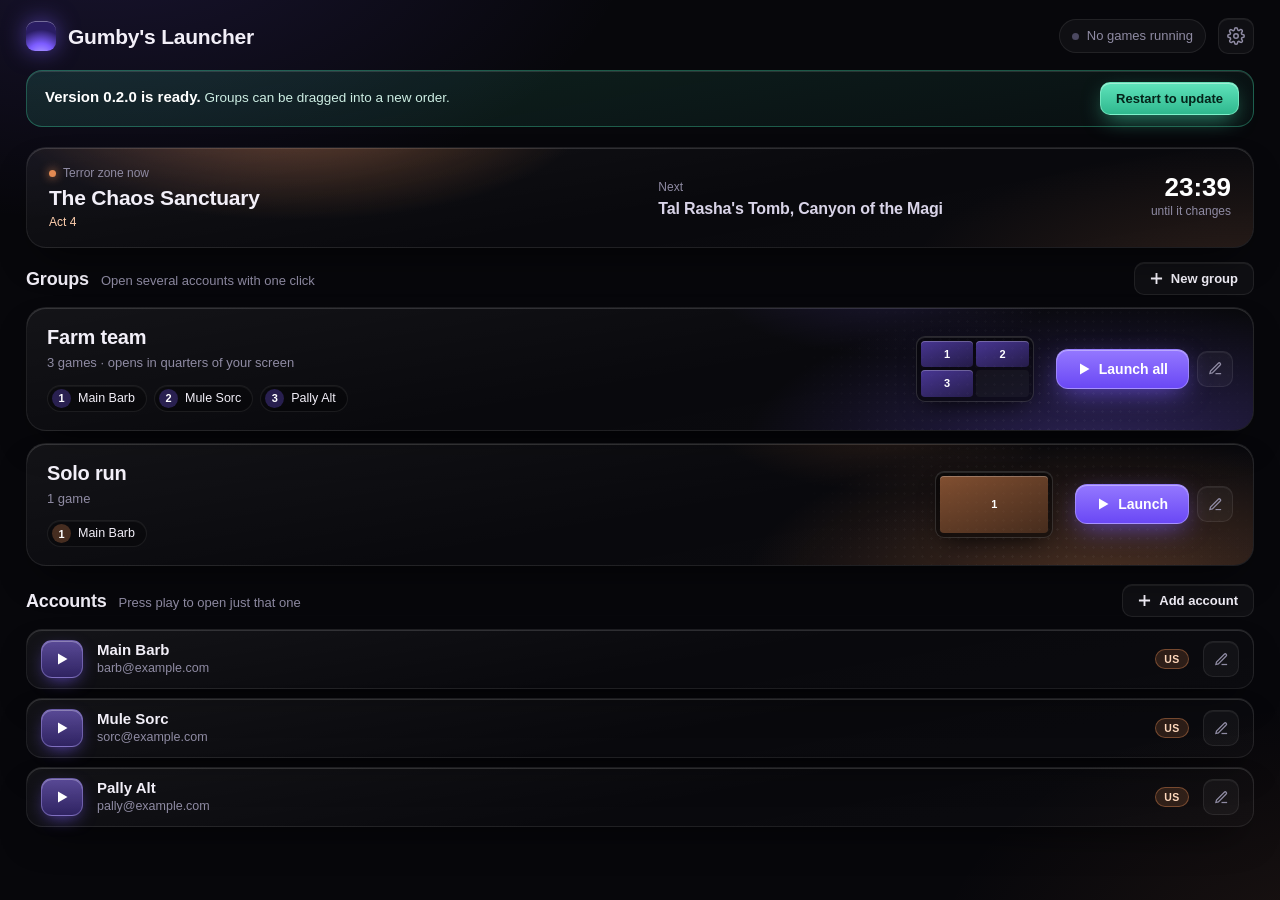
==== tools/preview/preview.html @ 11acac33 "Gumby's Launcher 0.1.0 A small Diablo II: Resurrected launcher: saved Battle.net accounts (passwords" ====
<!doctype html>
<html lang="en">
<head><meta charset="utf-8"><title>Launcher preview</title><link rel="stylesheet" href="../../ui/app.css"></head>
<body>
<!-- the real page body, with a made-up core behind it (preview.js); ?s=home|launching|add|group|settings|multi|empty -->
<div class="top">
  <div class="brand title"><span class="ring"></span><span id="appname">Gumby's Launcher</span></div>
  <div class="status" id="status"></div>
  <button class="iconbtn" id="gear"></button>
</div>
<div id="update"></div>
<main>
  <div id="zones"></div>
  <div class="head"><h2 class="title">Groups</h2><p>Open several accounts with one click</p><button class="btn add" id="newgroup"></button></div>
  <div id="groups"></div>
  <div class="head" style="margin-top:18px"><h2 class="title">Accounts</h2><p>Press play to open just that one</p><button class="btn add" id="addacct"></button></div>
  <div id="accounts"></div>
</main>
<div id="modal"></div>
<div class="toast" id="toast"></div>
<script src="preview.js"></script>
<script src="../../ui/app.js"></script>
<script>
  setTimeout(() => {
    const s = new URLSearchParams(location.search).get('s');
    if (s === 'add') accountDialog(null);
    if (s === 'group') { groupDialog(null); picked = ['a1', 'a2', 'a3']; drawPicks(); document.getElementById('f-gname').value = 'Farm team'; }
    if (s === 'settings') settingsDialog();
    if (s === 'multi') document.querySelector('[data-act=launch]').click();
  }, 150);
</script>
</body>
</html>
---- ui/app.css ----
/* Gumby's Launcher - glass cards on near-black, each lit by its own soft colour (violet, copper, steel blue). */
:root {
  --ink: #07070b;        /* window */
  --stone: #0d0d13;      /* inputs, wells */
  --slab: rgba(255,255,255,.035);
  --slab-hi: rgba(255,255,255,.075);
  --seam: rgba(255,255,255,.08);
  --rim: rgba(255,255,255,.14);   /* the bright top edge of glass */
  --bone: #f2eff8;       /* main text */
  --ash: #8f8ba3;        /* secondary text */
  --blue: #7c5cff;       /* violet: launch actions (name kept for the page's inline styles) */
  --blue-glow: #b9a8ff;
  --copper: #e38a52;
  --steel: #4d9ccc;
  --ok: #3fd6a6;
  --warn: #f0b45a;
  --region: #e38a52;
  --display: "Segoe UI Variable Display", "Segoe UI", sans-serif;
}
* { box-sizing: border-box; margin: 0; }
html, body { color: var(--bone); font: 14px/1.5 "Segoe UI Variable Text", "Segoe UI", sans-serif; }
html { background: var(--ink); }
body {
  min-height: 100vh; position: relative; overflow-y: auto; user-select: none;
  background:
    radial-gradient(900px 520px at 8% -10%, rgba(124,92,255,.16), transparent 60%),
    radial-gradient(700px 480px at 105% 110%, rgba(227,138,82,.10), transparent 60%),
    var(--ink);
  background-attachment: fixed;
}
button { font: inherit; color: inherit; cursor: pointer; }
input { font: inherit; color: inherit; background: none; border: 0; outline: 0; width: 100%; }
.title { font-family: var(--display); }
svg { display: block; }

/* glass: every card, row and dialog */
.glass, .group, .acct, .dialog, .empty {
  position: relative; isolation: isolate;
  background: linear-gradient(170deg, rgba(255,255,255,.055), rgba(255,255,255,.012) 55%, rgba(255,255,255,.02));
  border: 1px solid var(--seam);
  box-shadow: inset 0 1px 0 var(--rim), 0 18px 40px -18px rgba(0,0,0,.8);
}

/* top bar */
.top { display: flex; align-items: center; gap: 12px; padding: 18px 26px 16px; }
.brand { display: flex; align-items: center; gap: 12px; font: 600 21px/1 var(--display); letter-spacing: -.01em; }
.brand .ring {
  width: 30px; height: 30px; border-radius: 9px;
  background: radial-gradient(circle at 50% 120%, #b9a8ff 0, #7c5cff 35%, #2a1d63 70%), #1b1433;
  box-shadow: inset 0 1px 0 rgba(255,255,255,.35), 0 0 22px rgba(124,92,255,.55);
}
.top .status { margin-left: auto; color: var(--ash); font-size: 13px; display: flex; align-items: center; gap: 8px;
  padding: 6px 12px; border-radius: 999px; background: var(--slab); border: 1px solid var(--seam); }
.dot { width: 7px; height: 7px; border-radius: 50%; background: #4b4860; }
.dot.on { background: var(--ok); box-shadow: 0 0 10px var(--ok); }
.iconbtn { width: 36px; height: 36px; border-radius: 10px; border: 1px solid var(--seam); background: var(--slab);
  color: var(--ash); display: grid; place-items: center; box-shadow: inset 0 1px 0 rgba(255,255,255,.06); }

main { padding: 8px 26px 28px; }
.head { display: flex; align-items: baseline; gap: 12px; margin: 14px 0 12px; }
.head h2 { font: 600 18px/1 var(--display); letter-spacing: -.01em; }
.head p { color: var(--ash); font-size: 13px; }
.head .add { margin-left: auto; }

.btn { border: 1px solid var(--seam); background: var(--slab); color: var(--bone); border-radius: 10px; padding: 8px 15px;
  font: 600 13px var(--display); display: inline-flex; align-items: center; gap: 8px; box-shadow: inset 0 1px 0 rgba(255,255,255,.07); }
.btn.primary {
  background: linear-gradient(180deg, #9478ff, #6a48f5); border-color: rgba(185,168,255,.55); color: #fff;
  box-shadow: inset 0 1px 0 rgba(255,255,255,.35), 0 8px 26px -6px rgba(124,92,255,.7);
}
.btn.big { padding: 11px 20px; font-size: 14px; border-radius: 12px; }
.btn.ghost { background: transparent; box-shadow: none; }
.btn.quiet { color: var(--ash); }

/* group cards: each lit by its own colour */
.group { --glow: 124,92,255; display: grid; grid-template-columns: 1fr auto auto; gap: 22px; align-items: center;
  border-radius: 20px; padding: 18px 20px; margin-bottom: 12px; overflow: hidden; }
.group:nth-child(3n+2) { --glow: 227,138,82; }
.group:nth-child(3n) { --glow: 77,156,204; }
.group::before {   /* the coloured light */
  content: ""; position: absolute; inset: 0; z-index: -1; pointer-events: none;
  background: radial-gradient(520px 220px at 88% 120%, rgba(var(--glow),.30), transparent 70%),
              radial-gradient(260px 120px at 70% -30%, rgba(var(--glow),.16), transparent 70%);
}
.group::after {    /* dot texture */
  content: ""; position: absolute; inset: 0; z-index: -1; pointer-events: none; opacity: .5;
  background-image: radial-gradient(rgba(255,255,255,.10) 1px, transparent 1.2px); background-size: 9px 9px;
  -webkit-mask-image: radial-gradient(360px 200px at 82% 70%, #000, transparent 75%); mask-image: radial-gradient(360px 200px at 82% 70%, #000, transparent 75%);
}
.group .name { font: 600 20px/1.15 var(--display); letter-spacing: -.01em; color: var(--bone); }
.group .sub { color: var(--ash); font-size: 13px; margin-top: 4px; }
.chips { display: flex; flex-wrap: wrap; gap: 7px; margin-top: 12px; }
.chip { display: inline-flex; align-items: center; gap: 7px; background: rgba(0,0,0,.28); border: 1px solid var(--seam);
  border-radius: 999px; padding: 3px 11px 3px 4px; font-size: 12.5px; box-shadow: inset 0 1px 0 rgba(255,255,255,.05); }
.chip b { width: 19px; height: 19px; border-radius: 50%; background: rgba(var(--glow, 124,92,255),.28); color: #fff;
  display: grid; place-items: center; font: 700 11px var(--display); }
.group .acts { display: flex; gap: 8px; align-items: center; }

/* the little screen: which game lands in which quarter */
.screen { width: 118px; aspect-ratio: 16/9; border-radius: 9px; display: grid; grid-template-columns: 1fr 1fr; grid-template-rows: 1fr 1fr;
  gap: 3px; padding: 4px; position: relative; background: rgba(0,0,0,.45); border: 1px solid var(--rim);
  box-shadow: inset 0 1px 0 rgba(255,255,255,.12), 0 10px 24px -10px rgba(0,0,0,.9); }
.screen i { border-radius: 4px; background: rgba(255,255,255,.04); font: normal 700 11px/1 var(--display); color: #5d5970; display: grid; place-items: center; }
.screen i.fill { background: linear-gradient(160deg, rgba(var(--glow, 124,92,255),.55), rgba(var(--glow, 124,92,255),.22)); color: #fff;
  box-shadow: inset 0 1px 0 rgba(255,255,255,.25); }
.screen i.live { background: linear-gradient(160deg, rgba(var(--glow, 124,92,255),.95), rgba(var(--glow, 124,92,255),.5)); color: #fff;
  box-shadow: inset 0 1px 0 rgba(255,255,255,.45), 0 0 16px rgba(var(--glow, 124,92,255),.7); }
.screen.lg { width: 228px; border-radius: 12px; padding: 5px; gap: 4px; }
.screen.lg i { font-size: 14px; border-radius: 6px; }
.screen.one { grid-template-columns: 1fr; grid-template-rows: 1fr; }

/* account rows */
.acct { display: grid; grid-template-columns: 42px 1fr auto auto auto; gap: 14px; align-items: center; border-radius: 16px; padding: 10px 14px; margin-bottom: 9px; }
.play { width: 42px; height: 38px; border-radius: 11px; color: #fff; display: grid; place-items: center;
  background: linear-gradient(180deg, rgba(148,120,255,.55), rgba(106,72,245,.35)); border: 1px solid rgba(185,168,255,.4);
  box-shadow: inset 0 1px 0 rgba(255,255,255,.3), 0 6px 18px -6px rgba(124,92,255,.75); }
.acct .who { font: 600 15px/1.2 var(--display); }
.acct .mail { color: var(--ash); font-size: 12.5px; }
.badge { font: 700 10.5px/1 var(--display); letter-spacing: .06em; color: #ffd9bd; background: rgba(227,138,82,.16);
  border: 1px solid rgba(227,138,82,.4); border-radius: 999px; padding: 4px 8px; }
.runtag { font-size: 12.5px; color: var(--ok); display: flex; align-items: center; gap: 6px; }
.runtag .q { color: var(--ash); }
.runtag .q::before { content: "·"; margin-right: 6px; }

/* dialogs */
.dim { position: fixed; inset: 0; z-index: 9; background: rgba(3,3,6,.62); backdrop-filter: blur(6px); }
.dialog { position: fixed; z-index: 10; left: 50%; top: 50%; transform: translate(-50%,-50%); width: 460px; max-height: calc(100vh - 40px); overflow-y: auto;
  background: linear-gradient(170deg, rgba(34,30,52,.96), rgba(16,15,24,.97)); border-radius: 22px; padding: 26px 28px 22px;
  box-shadow: inset 0 1px 0 var(--rim), 0 30px 80px rgba(0,0,0,.7), 0 0 0 1px rgba(124,92,255,.12); }
.dialog::before { content: ""; position: absolute; left: 20%; right: 20%; top: -1px; height: 90px; pointer-events: none; z-index: -1;
  background: radial-gradient(50% 100% at 50% 0, rgba(124,92,255,.35), transparent 75%); }
.dialog h3 { font: 600 21px/1.15 var(--display); letter-spacing: -.01em; margin-bottom: 6px; }
.dialog .lead { color: var(--ash); font-size: 13.5px; margin-bottom: 16px; }
label.f { display: block; font-size: 12.5px; color: var(--ash); margin: 13px 0 6px; }
.input { background: rgba(0,0,0,.35); border: 1px solid var(--seam); border-radius: 11px; padding: 10px 13px; color: var(--bone); font-size: 14px;
  display: flex; align-items: center; box-shadow: inset 0 1px 2px rgba(0,0,0,.5); }
.input.focus, .input:focus-within { border-color: rgba(185,168,255,.7); box-shadow: 0 0 0 3px rgba(124,92,255,.22); }
.input .eye { margin-left: auto; color: var(--ash); font-size: 12px; cursor: pointer; background: none; border: 0; }
.seg { display: grid; grid-template-columns: repeat(3,1fr); background: rgba(0,0,0,.35); border: 1px solid var(--seam); border-radius: 11px; padding: 3px; gap: 3px; }
.seg span { text-align: center; padding: 7px 0; border-radius: 8px; color: var(--ash); font-size: 13px; cursor: pointer; }
.seg span.on { background: linear-gradient(180deg, rgba(148,120,255,.45), rgba(106,72,245,.3)); color: #fff; box-shadow: inset 0 1px 0 rgba(255,255,255,.25); }
.note { display: flex; gap: 10px; align-items: flex-start; background: rgba(124,92,255,.08); border: 1px solid rgba(124,92,255,.25); border-radius: 12px;
  padding: 11px 13px; font-size: 12.5px; color: #d6cffa; margin-top: 16px; }
.note.warn { background: rgba(240,180,90,.08); border-color: rgba(240,180,90,.3); color: #f2e2c4; }
.foot { display: flex; justify-content: flex-end; gap: 8px; margin-top: 20px; }
.foot .left { margin-right: auto; }

.pick { display: grid; grid-template-columns: 26px 1fr auto; align-items: center; gap: 10px; padding: 9px 11px; border: 1px solid var(--seam);
  border-radius: 12px; margin-bottom: 7px; background: rgba(0,0,0,.25); cursor: pointer; width: 100%; text-align: left; color: var(--bone); font-size: 14px; }
.pick.on { border-color: rgba(185,168,255,.5); background: rgba(124,92,255,.10); }
.box { width: 22px; height: 22px; border-radius: 50%; border: 2px solid #4b4860; display: grid; place-items: center; font: 700 12px var(--display); }
.pick.on .box { background: linear-gradient(180deg, #9478ff, #6a48f5); border-color: transparent; color: #fff; box-shadow: 0 0 10px rgba(124,92,255,.6); }

.switchrow { display: grid; grid-template-columns: 1fr auto; gap: 16px; padding: 15px 0; border-top: 1px solid var(--seam); }
.switchrow:first-of-type { border-top: 0; }
.switchrow h4 { font: 600 15px/1.25 var(--display); }
.switchrow p { color: var(--ash); font-size: 12.5px; margin-top: 4px; max-width: 62ch; }
.sw { width: 44px; height: 25px; border-radius: 999px; background: rgba(255,255,255,.1); position: relative; margin-top: 2px; border: 0; flex: none; cursor: pointer;
  box-shadow: inset 0 1px 2px rgba(0,0,0,.5); }
.sw::after { content: ""; position: absolute; top: 3px; left: 3px; width: 19px; height: 19px; border-radius: 50%; background: #cfcbe0; box-shadow: 0 2px 4px rgba(0,0,0,.4); }
.sw.on { background: linear-gradient(180deg, #9478ff, #6a48f5); box-shadow: 0 0 14px rgba(124,92,255,.55); }
.sw.on::after { left: 22px; background: #fff; }

/* launch progress */
.steps { margin-top: 12px; display: grid; gap: 7px; }
.step { display: grid; grid-template-columns: 22px 1fr auto; align-items: center; gap: 10px; font-size: 13px; }
.step .st { color: var(--ash); font-size: 12.5px; }
.step.done .st { color: var(--ok); }
.step.now .st { color: var(--blue-glow); }
.step.failed .st { color: #ff8b80; }
.step.skipped .st { color: var(--ash); }
.spin { width: 16px; height: 16px; border-radius: 50%; border: 2px solid rgba(185,168,255,.22); border-top-color: var(--blue-glow); }
.tick { color: var(--ok); filter: drop-shadow(0 0 6px rgba(63,214,166,.6)); }
.wait { width: 10px; height: 10px; border-radius: 50%; border: 2px solid #4b4860; margin-left: 3px; }
.cross { color: #ff8b80; font-weight: 700; text-align: center; }

/* the live app */
.btn:hover, .iconbtn:hover { border-color: var(--rim); background: var(--slab-hi); }
.btn.primary:hover { background: linear-gradient(180deg, #a38bff, #7655ff); }
.btn.ghost:hover { background: var(--slab); }
.play:hover { box-shadow: inset 0 1px 0 rgba(255,255,255,.35), 0 8px 24px -4px rgba(124,92,255,.95); }
.btn:disabled, .play.off { opacity: .4; cursor: default; }
.btn:focus-visible, .iconbtn:focus-visible, .play:focus-visible, .pick:focus-visible, .sw:focus-visible { outline: 2px solid var(--blue-glow); outline-offset: 2px; }
.empty { border-style: dashed; border-radius: 20px; padding: 24px; color: var(--ash); display: flex; align-items: center; gap: 16px; margin-bottom: 12px; }
.empty b { color: var(--bone); font: 600 16px var(--display); display: block; margin-bottom: 3px; }
.empty .btn { margin-left: auto; }
.toast { position: fixed; left: 50%; bottom: 20px; transform: translateX(-50%); background: rgba(58,26,32,.95); border: 1px solid rgba(255,139,128,.35);
  color: #f6d6d2; padding: 11px 18px; border-radius: 14px; max-width: 80%; font-size: 13px; display: none; z-index: 20; box-shadow: 0 16px 40px rgba(0,0,0,.6); }
.toast.on { display: block; }
.toast.good { background: rgba(18,48,40,.95); border-color: rgba(63,214,166,.4); color: #cff5e8; }
.danger { color: #ff9a90; }
.err { color: #ff9a90; font-size: 12.5px; margin-top: 10px; min-height: 1em; }
@media (prefers-reduced-motion: no-preference) { .spin { animation: spin .9s linear infinite; } }
@keyframes spin { to { transform: rotate(360deg); } }

/* update bar */
.update { display: flex; align-items: center; gap: 14px; margin: 0 26px 6px; padding: 11px 14px 11px 18px; border-radius: 16px;
  background: linear-gradient(170deg, rgba(63,214,166,.14), rgba(63,214,166,.04)); border: 1px solid rgba(63,214,166,.35);
  box-shadow: inset 0 1px 0 rgba(255,255,255,.12); color: #cdeee3; font-size: 13.5px; }
.update b { font: 600 15px var(--display); color: #fff; }
.update .btn { margin-left: auto; background: linear-gradient(180deg, #5fe3bb, #2fb88e); border-color: rgba(160,255,220,.5); color: #04241a;
  box-shadow: inset 0 1px 0 rgba(255,255,255,.4), 0 8px 22px -6px rgba(63,214,166,.7); flex: none; }

/* terror zones */
.tz { display: grid; grid-template-columns: 1.25fr 1fr auto; gap: 26px; align-items: center; border-radius: 20px; padding: 16px 22px; margin: 6px 0 4px; overflow: hidden; }
.tz::before { content: ""; position: absolute; inset: 0; z-index: -1; pointer-events: none; background:
  radial-gradient(420px 160px at 22% -40%, rgba(227,138,82,.42), transparent 70%), radial-gradient(500px 200px at 100% 140%, rgba(227,138,82,.16), transparent 70%); }
.tz .k { color: var(--ash); font-size: 12px; display: flex; align-items: center; gap: 7px; }
.tz .k .live { width: 7px; height: 7px; border-radius: 50%; background: var(--copper); box-shadow: 0 0 10px var(--copper); }
.tz .z { font: 600 21px/1.2 var(--display); letter-spacing: -.01em; margin-top: 3px; }
.tz .z.next { font-size: 16px; color: #d9d4e8; }
.tz .act { color: #ffcfae; font-size: 12px; margin-top: 3px; }
.tz .clock { text-align: right; }
.tz .clock b { font: 600 26px/1 var(--display); color: #fff; display: block; font-variant-numeric: tabular-nums; }
.tz .clock span { color: var(--ash); font-size: 12px; }
.tz.quiet { grid-template-columns: 1fr; color: var(--ash); padding: 12px 22px; }

/* reports, about */
pre.report { background: rgba(0,0,0,.4); border: 1px solid var(--seam); border-radius: 12px; padding: 11px 13px; font: 12px/1.55 Consolas, monospace;
  color: #cfcbe0; white-space: pre-wrap; max-height: 210px; overflow: auto; margin-top: 4px; user-select: text; }
.about { display: grid; grid-template-columns: 1fr auto; gap: 16px; align-items: center; }
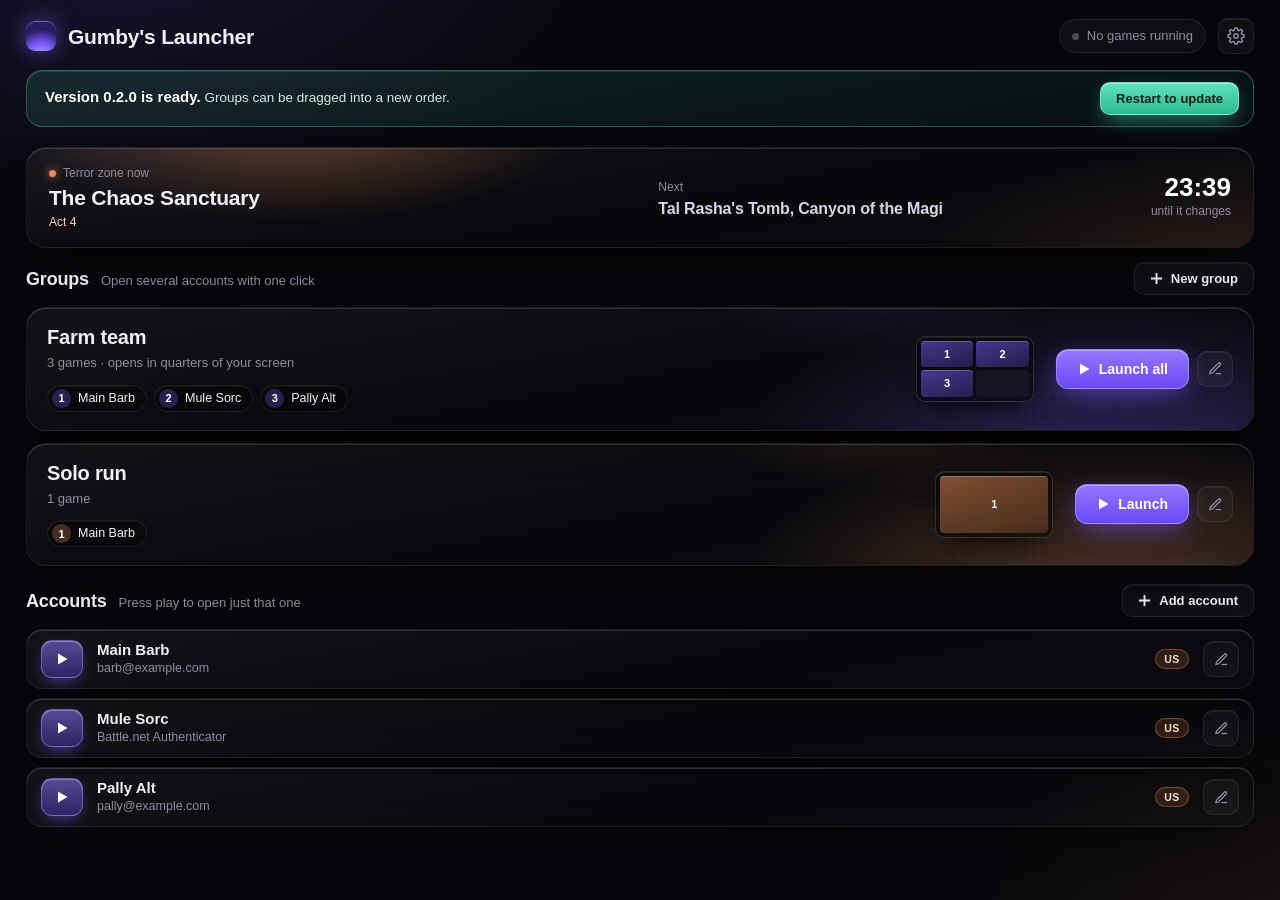
==== commit c1e15069: "Battle.net Authenticator accounts: sign in once on Battle.net's page, token login (-uid osi), Launch" ====
--- a/tools/preview/preview.html
+++ b/tools/preview/preview.html
@@ -24,6 +24,7 @@
   setTimeout(() => {
     const s = new URLSearchParams(location.search).get('s');
     if (s === 'add') accountDialog(null);
+    if (s === 'token' || s === 'signedin') { accountDialog(null); acctForm.method = 'token'; if (s === 'signedin') acctForm.signin = 'done'; drawMethod(); document.getElementById('f-name').value = 'Mule Sorc'; }
     if (s === 'group') { groupDialog(null); picked = ['a1', 'a2', 'a3']; drawPicks(); document.getElementById('f-gname').value = 'Farm team'; }
     if (s === 'settings') settingsDialog();
     if (s === 'multi') document.querySelector('[data-act=launch]').click();
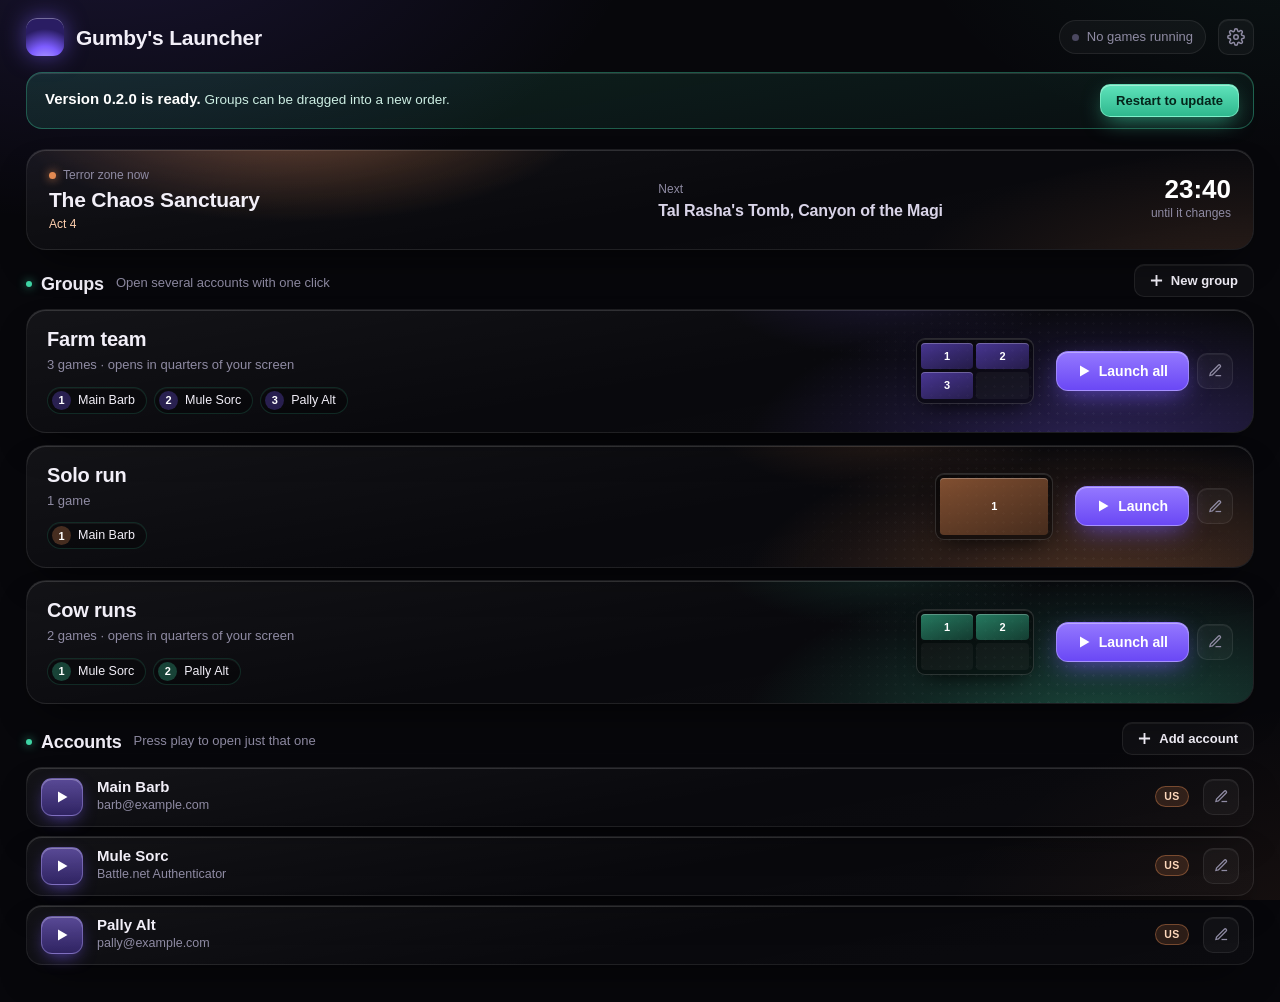
==== commit f24201da: "Logo: the owner's picture top left (ui/logo.png, kept out of the repo); a pinch of the update-bar gr" ====
--- a/tools/preview/preview.html
+++ b/tools/preview/preview.html
@@ -4,7 +4,7 @@
 <body>
 <!-- the real page body, with a made-up core behind it (preview.js); ?s=home|launching|add|group|settings|multi|empty -->
 <div class="top">
-  <div class="brand title"><span class="ring"></span><span id="appname">Gumby's Launcher</span></div>
+  <div class="brand title"><span class="ring"><img src="../../ui/logo.png" alt="" onerror="this.remove()"></span><span id="appname">Gumby's Launcher</span></div>
   <div class="status" id="status"></div>
   <button class="iconbtn" id="gear"></button>
 </div>
--- a/ui/app.css
+++ b/ui/app.css
@@ -12,6 +12,7 @@
   --blue-glow: #b9a8ff;
   --copper: #e38a52;
   --steel: #4d9ccc;
+  --mint: 63,214,166;    /* the update bar's green, used sparingly */
   --ok: #3fd6a6;
   --warn: #f0b45a;
   --region: #e38a52;
@@ -25,6 +26,7 @@
   background:
     radial-gradient(900px 520px at 8% -10%, rgba(124,92,255,.16), transparent 60%),
     radial-gradient(700px 480px at 105% 110%, rgba(227,138,82,.10), transparent 60%),
+    radial-gradient(620px 420px at 100% -12%, rgba(var(--mint),.07), transparent 62%),
     var(--ink);
   background-attachment: fixed;
 }
@@ -45,10 +47,13 @@
 .top { display: flex; align-items: center; gap: 12px; padding: 18px 26px 16px; }
 .brand { display: flex; align-items: center; gap: 12px; font: 600 21px/1 var(--display); letter-spacing: -.01em; }
 .brand .ring {
-  width: 30px; height: 30px; border-radius: 9px;
+  width: 38px; height: 38px; border-radius: 11px; overflow: hidden; flex: none;
   background: radial-gradient(circle at 50% 120%, #b9a8ff 0, #7c5cff 35%, #2a1d63 70%), #1b1433;
   box-shadow: inset 0 1px 0 rgba(255,255,255,.35), 0 0 22px rgba(124,92,255,.55);
 }
+/* the owner's own logo (ui/logo.png, kept out of the public repo); without it the violet tile above stays */
+.brand .ring img { display: block; width: 100%; height: 100%; object-fit: cover; }
+.brand .ring:has(img) { width: 64px; height: 64px; border-radius: 16px; background: #1f7a5c; box-shadow: 0 0 0 1px rgba(255,255,255,.14), 0 0 20px rgba(63,214,166,.35), 0 6px 16px rgba(0,0,0,.5); }
 .top .status { margin-left: auto; color: var(--ash); font-size: 13px; display: flex; align-items: center; gap: 8px;
   padding: 6px 12px; border-radius: 999px; background: var(--slab); border: 1px solid var(--seam); }
 .dot { width: 7px; height: 7px; border-radius: 50%; background: #4b4860; }
@@ -58,7 +63,8 @@
 
 main { padding: 8px 26px 28px; }
 .head { display: flex; align-items: baseline; gap: 12px; margin: 14px 0 12px; }
-.head h2 { font: 600 18px/1 var(--display); letter-spacing: -.01em; }
+.head h2 { font: 600 18px/1 var(--display); letter-spacing: -.01em; display: flex; align-items: center; gap: 9px; }
+.head h2::before { content: ""; width: 6px; height: 6px; border-radius: 50%; background: rgb(var(--mint)); box-shadow: 0 0 10px rgba(var(--mint),.8); }
 .head p { color: var(--ash); font-size: 13px; }
 .head .add { margin-left: auto; }
 
@@ -76,7 +82,7 @@
 .group { --glow: 124,92,255; display: grid; grid-template-columns: 1fr auto auto; gap: 22px; align-items: center;
   border-radius: 20px; padding: 18px 20px; margin-bottom: 12px; overflow: hidden; }
 .group:nth-child(3n+2) { --glow: 227,138,82; }
-.group:nth-child(3n) { --glow: 77,156,204; }
+.group:nth-child(3n) { --glow: var(--mint); }
 .group::before {   /* the coloured light */
   content: ""; position: absolute; inset: 0; z-index: -1; pointer-events: none;
   background: radial-gradient(520px 220px at 88% 120%, rgba(var(--glow),.30), transparent 70%),
@@ -92,6 +98,7 @@
 .chips { display: flex; flex-wrap: wrap; gap: 7px; margin-top: 12px; }
 .chip { display: inline-flex; align-items: center; gap: 7px; background: rgba(0,0,0,.28); border: 1px solid var(--seam);
   border-radius: 999px; padding: 3px 11px 3px 4px; font-size: 12.5px; box-shadow: inset 0 1px 0 rgba(255,255,255,.05); }
+.chip { border-color: rgba(var(--mint),.16); }
 .chip b { width: 19px; height: 19px; border-radius: 50%; background: rgba(var(--glow, 124,92,255),.28); color: #fff;
   display: grid; place-items: center; font: 700 11px var(--display); }
 .group .acts { display: flex; gap: 8px; align-items: center; }
@@ -128,7 +135,7 @@
   background: linear-gradient(170deg, rgba(34,30,52,.96), rgba(16,15,24,.97)); border-radius: 22px; padding: 26px 28px 22px;
   box-shadow: inset 0 1px 0 var(--rim), 0 30px 80px rgba(0,0,0,.7), 0 0 0 1px rgba(124,92,255,.12); }
 .dialog::before { content: ""; position: absolute; left: 20%; right: 20%; top: -1px; height: 90px; pointer-events: none; z-index: -1;
-  background: radial-gradient(50% 100% at 50% 0, rgba(124,92,255,.35), transparent 75%); }
+  background: radial-gradient(50% 100% at 42% 0, rgba(124,92,255,.35), transparent 75%), radial-gradient(30% 80% at 66% 0, rgba(var(--mint),.18), transparent 75%); }
 .dialog h3 { font: 600 21px/1.15 var(--display); letter-spacing: -.01em; margin-bottom: 6px; }
 .dialog .lead { color: var(--ash); font-size: 13.5px; margin-bottom: 16px; }
 label.f { display: block; font-size: 12.5px; color: var(--ash); margin: 13px 0 6px; }
@@ -178,6 +185,7 @@
 .btn:hover, .iconbtn:hover { border-color: var(--rim); background: var(--slab-hi); }
 .btn.primary:hover { background: linear-gradient(180deg, #a38bff, #7655ff); }
 .btn.ghost:hover { background: var(--slab); }
+.acct:hover { border-color: rgba(var(--mint),.28); box-shadow: inset 0 1px 0 var(--rim), 0 18px 40px -18px rgba(0,0,0,.8), 0 0 22px -8px rgba(var(--mint),.35); }
 .play:hover { box-shadow: inset 0 1px 0 rgba(255,255,255,.35), 0 8px 24px -4px rgba(124,92,255,.95); }
 .btn:disabled, .play.off { opacity: .4; cursor: default; }
 .btn:focus-visible, .iconbtn:focus-visible, .play:focus-visible, .pick:focus-visible, .sw:focus-visible { outline: 2px solid var(--blue-glow); outline-offset: 2px; }
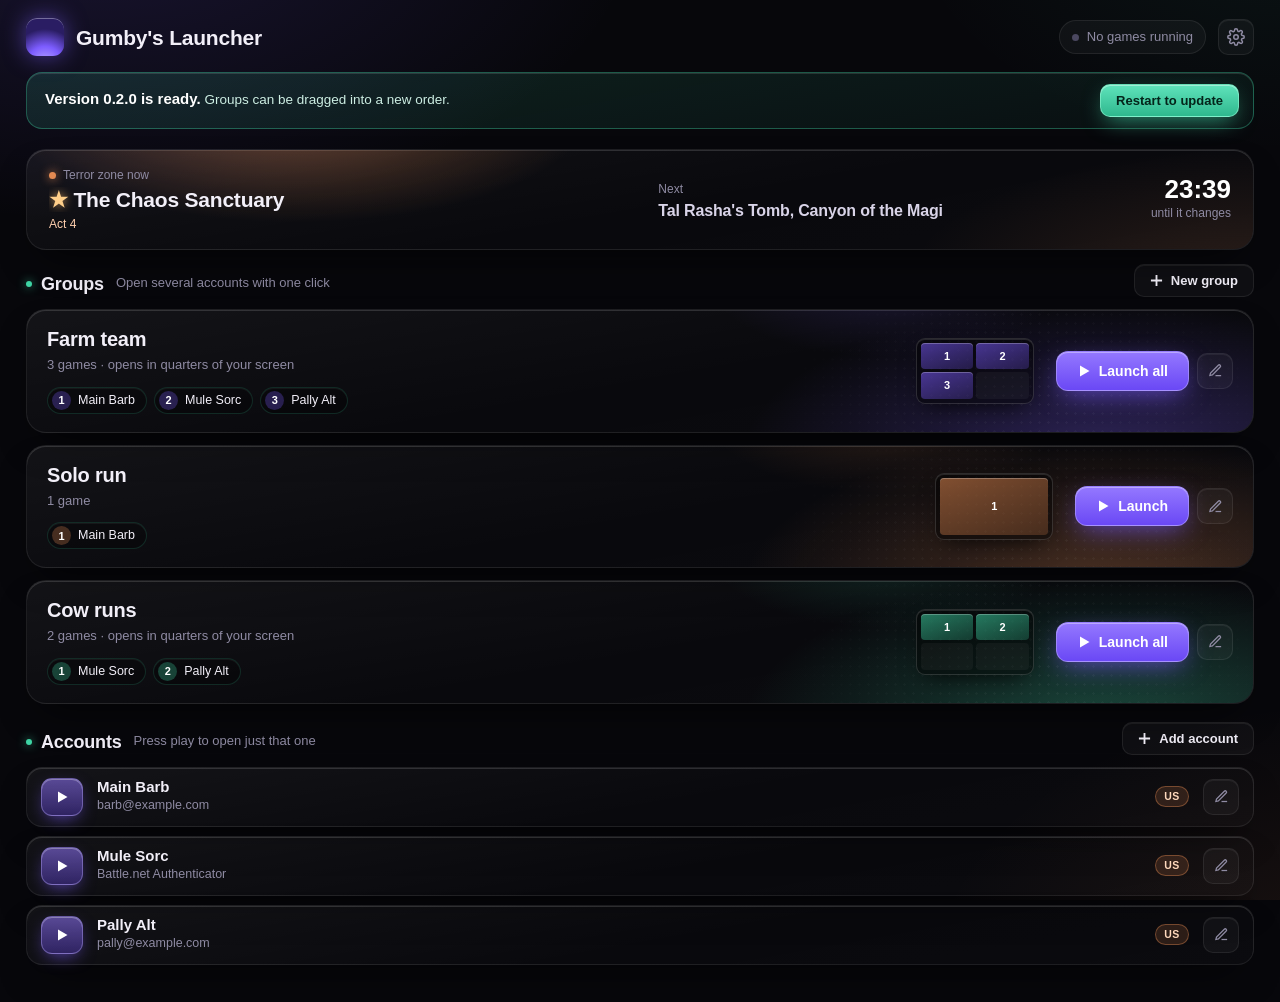
==== commit 7924370e: "Window titles carry the account name; terror zone alerts (starred zones, pop-up + sound, now/next); " ====
--- a/tools/preview/preview.html
+++ b/tools/preview/preview.html
@@ -27,6 +27,7 @@
     if (s === 'token' || s === 'signedin') { accountDialog(null); acctForm.method = 'token'; if (s === 'signedin') acctForm.signin = 'done'; drawMethod(); document.getElementById('f-name').value = 'Mule Sorc'; }
     if (s === 'group') { groupDialog(null); picked = ['a1', 'a2', 'a3']; drawPicks(); document.getElementById('f-gname').value = 'Farm team'; }
     if (s === 'settings') settingsDialog();
+    if (s === 'zones') zonesDialog();
     if (s === 'multi') document.querySelector('[data-act=launch]').click();
   }, 150);
 </script>
--- a/ui/app.css
+++ b/ui/app.css
@@ -227,3 +227,33 @@
 pre.report { background: rgba(0,0,0,.4); border: 1px solid var(--seam); border-radius: 12px; padding: 11px 13px; font: 12px/1.55 Consolas, monospace;
   color: #cfcbe0; white-space: pre-wrap; max-height: 210px; overflow: auto; margin-top: 4px; user-select: text; }
 .about { display: grid; grid-template-columns: 1fr auto; gap: 16px; align-items: center; }
+
+/* a group whose games are open: Launch all greyed, Close all under it */
+.stack { display: flex; flex-direction: column; gap: 7px; align-items: stretch; }
+.btn.closeall { justify-content: center; color: #ffc9c2; background: rgba(255,120,110,.08); border-color: rgba(255,120,110,.32); }
+.btn.closeall:hover { background: rgba(255,120,110,.16); border-color: rgba(255,120,110,.5); }
+.btn.closeall { user-select: none; touch-action: none; font-variant-numeric: tabular-nums; }
+.btn.closeall.holding { color: #fff; border-color: rgba(255,140,130,.75); font-size: 15px;
+  background: linear-gradient(90deg, rgba(255,110,100,.55) var(--p, 0%), rgba(255,120,110,.10) var(--p, 0%)); }
+
+/* terror zone alerts */
+.tzstar { color: #ffcf8a; text-shadow: 0 0 10px rgba(255,190,110,.7); }
+.zlist { display: grid; gap: 12px; max-height: 360px; overflow-y: auto; padding-right: 4px; }
+.zact { display: grid; grid-template-columns: 52px 1fr; gap: 10px; align-items: start; }
+.zactn { color: var(--ash); font-size: 12px; padding-top: 7px; }
+.zchip { padding: 6px 11px; cursor: pointer; color: var(--bone); font-size: 12.5px; }
+.zchip.on { background: rgba(227,138,82,.18); border-color: rgba(227,138,82,.55); color: #ffe0c8; }
+.opt { display: flex; gap: 10px; align-items: center; margin-top: 12px; color: var(--bone); font-size: 13.5px; background: none; border: 0; padding: 0; }
+.box2 { width: 18px; height: 18px; border-radius: 5px; border: 2px solid #4b4860; display: grid; place-items: center; font-size: 12px; flex: none; }
+.box2.on { background: linear-gradient(180deg,#5fe3bb,#2fb88e); border-color: transparent; color: #04241a; }
+html:has(body.alertmode), body.alertmode { background: transparent; min-height: 0; overflow: hidden; }
+.alertmode .top, .alertmode main, .alertmode #update, .alertmode #modal, .alertmode #toast { display: none; }
+.zalert { position: fixed; inset: 6px; border-radius: 18px; padding: 14px 18px; color: var(--bone); cursor: pointer;
+  background: linear-gradient(170deg, rgba(60,36,22,.98), rgba(20,16,22,.98)); border: 1px solid rgba(227,138,82,.55);
+  box-shadow: inset 0 1px 0 rgba(255,255,255,.12), 0 0 22px -6px rgba(227,138,82,.8); }
+.zalert .k { color: #ffcfae; font-size: 12px; display: flex; gap: 8px; align-items: center; }
+.zalert .k img { width: 20px; height: 20px; border-radius: 5px; }
+.zalert .z { font: 600 21px/1.2 var(--display); margin: 6px 0 2px; white-space: nowrap; overflow: hidden; text-overflow: ellipsis; }
+.zalert .s { color: var(--ash); font-size: 13px; }
+.zalert .x { position: absolute; right: 14px; top: 10px; color: var(--ash); }
+.tz .z { display: -webkit-box; -webkit-line-clamp: 2; -webkit-box-orient: vertical; overflow: hidden; }
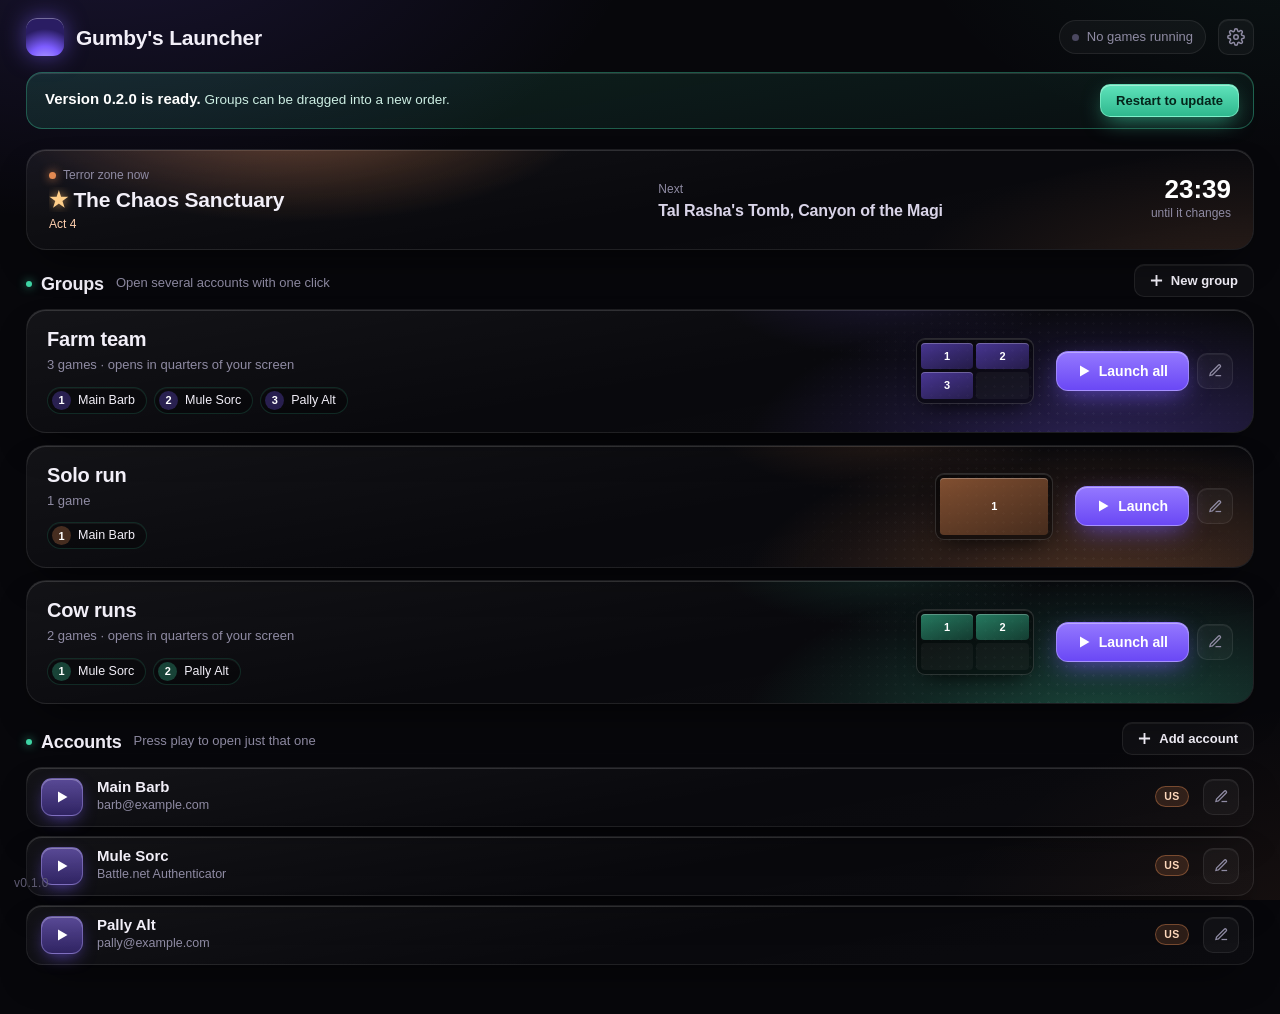
==== commit bc7fd5f4: "Version number in the bottom-left corner Co-Authored-By: Claude Opus 5.5 <noreply@anthropic.com>" ====
--- a/tools/preview/preview.html
+++ b/tools/preview/preview.html
@@ -18,6 +18,7 @@
 </main>
 <div id="modal"></div>
 <div class="toast" id="toast"></div>
+<div class="ver" id="ver"></div>
 <script src="preview.js"></script>
 <script src="../../ui/app.js"></script>
 <script>
--- a/ui/app.css
+++ b/ui/app.css
@@ -61,7 +61,7 @@
 .iconbtn { width: 36px; height: 36px; border-radius: 10px; border: 1px solid var(--seam); background: var(--slab);
   color: var(--ash); display: grid; place-items: center; box-shadow: inset 0 1px 0 rgba(255,255,255,.06); }
 
-main { padding: 8px 26px 28px; }
+main { padding: 8px 26px 40px; }
 .head { display: flex; align-items: baseline; gap: 12px; margin: 14px 0 12px; }
 .head h2 { font: 600 18px/1 var(--display); letter-spacing: -.01em; display: flex; align-items: center; gap: 9px; }
 .head h2::before { content: ""; width: 6px; height: 6px; border-radius: 50%; background: rgb(var(--mint)); box-shadow: 0 0 10px rgba(var(--mint),.8); }
@@ -257,3 +257,6 @@
 .zalert .s { color: var(--ash); font-size: 13px; }
 .zalert .x { position: absolute; right: 14px; top: 10px; color: var(--ash); }
 .tz .z { display: -webkit-box; -webkit-line-clamp: 2; -webkit-box-orient: vertical; overflow: hidden; }
+/* the version, bottom left */
+.ver { position: fixed; left: 14px; bottom: 10px; color: #5e5a72; font: 12px var(--display); letter-spacing: .03em; pointer-events: none; user-select: none; }
+.alertmode .ver { display: none; }
